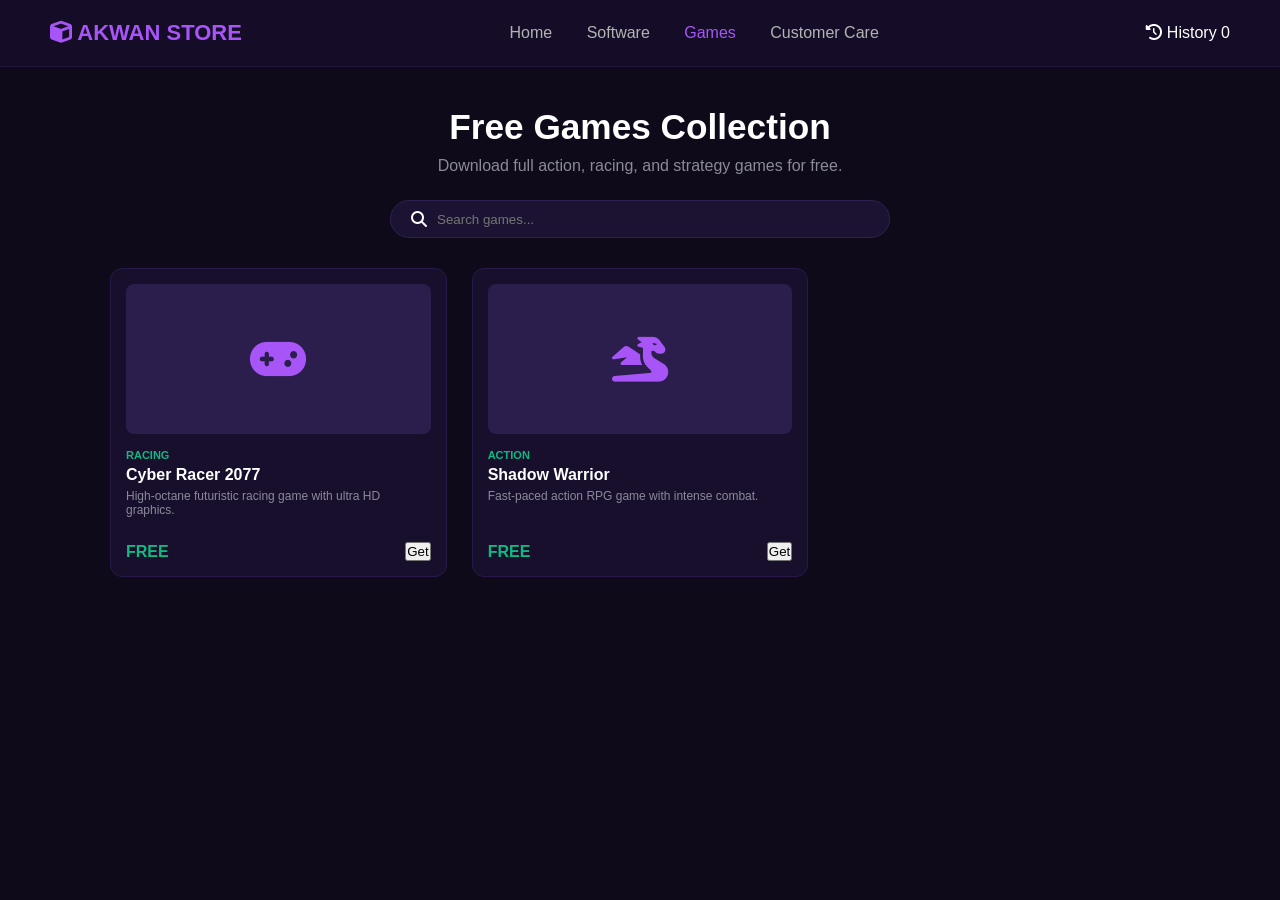
==== games.html @ d79a43ee "akwan store" ====
<!DOCTYPE html>
<html lang="en">
<head>
  <meta charset="UTF-8">
  <meta name="viewport" content="width=device-width, initial-scale=1.0">
  <title>Akwan Store - Free Games</title>
  <!-- FontAwesome Icons -->
  <link rel="stylesheet" href="https://cdnjs.cloudflare.com/ajax/libs/font-awesome/6.4.0/css/all.min.css">
  <!-- Games CSS -->
  <link rel="stylesheet" href="games.css">
</head>
<body>

  <!-- Navigation Bar -->
  <header class="navbar">
    <div class="logo" onclick="window.location.href='store001.html'">
      <i class="fa-solid fa-cube"></i> AKWAN STORE
    </div>
    <nav class="nav-links">
      <a href="index.html">Home</a>
      <a href="apps.html">Software</a>
      <a href="games.html" class="active">Games</a>
      <a href="support.html">Customer Care</a>
    </nav>
      <!-- මේක තමයි Navbar එකේ තියෙන Icon එක -->
<div class="history-icon" onclick="toggleHistory()" style="cursor: pointer;">
    <i class="fa-solid fa-clock-rotate-left"></i> History
    <span id="history-count">0</span>
</div>
  </header>

  <!-- Games Hero Section -->
  <section class="hero">
    <h1>Free Games Collection</h1>
    <p>Download full action, racing, and strategy games for free.</p>
    <div class="search-box">
      <i class="fa-solid fa-magnifying-glass"></i>
      <input type="text" id="searchInput" placeholder="Search games..." onkeyup="filterGames()">
    </div>
  </section>

  <!-- Main Grid Container -->
  <main class="grid-container" id="gamesGrid"></main>

  <!-- Detail Pop-up Modal -->
  <div id="itemModal" class="modal">
    <div class="modal-content">
      <span class="close-btn" onclick="closeModal()">&times;</span>
      <div class="modal-body">
        <div class="modal-left" id="modalIcon"></div>
        <div class="modal-right">
          <span class="tag" id="modalCategory"></span>
          <h2 id="modalTitle"></h2>
          <p id="modalDesc"></p>
          <ul class="features-list" id="modalFeatures"></ul>
          <div class="modal-price-row">
            <span class="price-free">FREE</span>
            <button class="btn-primary" id="modalAddBtn">
              <i class="fa-solid fa-cart-shopping"></i> Add to Cart
            </button>
          </div>
        </div>
      </div>
    </div>
  </div>

  <!-- Slide-out Cart Panel -->
  <div id="cartPanel" class="cart-panel">
    <div class="cart-header">
      <h3>Your Downloads</h3>
      <span class="close-btn" onclick="toggleHistory()">&times;</span>
    </div>
    <div class="cart-items" id="cartItems"></div>
       <div class="cart-footer">
      <button class="btn-primary download-all-btn" onclick="toggleHistory(); window.location.href=`index.html`;">
        <i class="fa-solid fa-download"></i> Download Other File
      </button>
    </div><
  </div>

  <script src="script.js"></script>
  <script>
    document.addEventListener("DOMContentLoaded", () => {
      renderPageItems('games', 'gamesGrid');
    });

    function filterGames() {
      const q = document.getElementById('searchInput').value.toLowerCase();
      const filtered = items.filter(i => i.type === 'games' && (i.title.toLowerCase().includes(q) || i.category.toLowerCase().includes(q)));
      renderGridData(filtered, 'gamesGrid');
    }
  </script>
</body>
</html>
---- games.css ----
* {
  box-sizing: border-box;
  margin: 0;
  padding: 0;
  font-family: 'Segoe UI', Tahoma, Geneva, Verdana, sans-serif;
}

body {
  background-color: #0f0a19;
  color: #ffffff;
}

/* Navbar */
.navbar {
  display: flex;
  justify-content: space-between;
  align-items: center;
  padding: 20px 50px;
  background-color: #150d27;
  border-bottom: 1px solid #23163e;
  position: sticky;
  top: 0;
  z-index: 90;
}

.logo {
  font-size: 22px;
  font-weight: bold;
  color: #a855f7;
  cursor: pointer;
}

.nav-links a {
  color: #b3b3b3;
  text-decoration: none;
  margin: 0 15px;
  transition: 0.3s;
}

.nav-links a:hover, .nav-links a.active {
  color: #a855f7;
}

.cart-icon {
  position: relative;
  cursor: pointer;
  font-size: 20px;
}

/* ==================================
   Card Image & Logo Styles
   ================================== */
.card-media {
  height: 150px;
  border-radius: 8px;
  overflow: hidden;
  margin-bottom: 15px;
  background: #2b1d4c;
  display: flex;
  align-items: center;
  justify-content: center;
  font-size: 45px;
  color: #a855f7;
}

.card-img {
  width: 100%;
  height: 100%;
  object-fit: cover;
  transition: transform 0.3s ease;
}

.card:hover .card-img {
  transform: scale(1.05);
}

#cart-count {
  position: absolute;
  top: -8px;
  right: -10px;
  background: #a855f7;
  color: white;
  border-radius: 50%;
  padding: 2px 6px;
  font-size: 12px;
}

/* Hero Section */
.hero {
  text-align: center;
  padding: 40px 20px 30px;
}

.hero h1 {
  font-size: 2.2rem;
  margin-bottom: 10px;
}

.hero p {
  color: #8b8a99;
  margin-bottom: 25px;
}

.search-box {
  display: inline-flex;
  align-items: center;
  background-color: #1c1332;
  border: 1px solid #2e2150;
  border-radius: 25px;
  padding: 10px 20px;
  width: 100%;
  max-width: 500px;
}

.search-box input {
  background: transparent;
  border: none;
  outline: none;
  color: white;
  margin-left: 10px;
  width: 100%;
}

/* Cards Grid & Boxes */
.grid-container {
  display: grid;
  grid-template-columns: repeat(auto-fill, minmax(250px, 1fr));
  gap: 25px;
  max-width: 1100px;
  margin: 0 auto 50px auto;
  padding: 0 20px;
}

.card {
  background-color: #180f2d !important;
  border: 1px solid #28194b !important;
  border-radius: 12px;
  padding: 15px;
  cursor: pointer;
  transition: transform 0.2s, border-color 0.2s;
  display: flex;
  flex-direction: column;
}

.card:hover {
  transform: translateY(-5px);
  border-color: #a855f7 !important;
}

.card-icon {
  background: #b070f0;
  height: 140px;
  border-radius: 8px;
  display: flex;
  align-items: center;
  justify-content: center;
  font-size: 50px;
  color: white;
  margin-bottom: 15px;
}

.card-category {
  font-size: 11px;
  color: #10b981;
  font-weight: bold;
  text-transform: uppercase;
}

.card-title {
  font-size: 16px;
  margin: 5px 0;
  font-weight: bold;
}

.card-desc {
  font-size: 12px;
  color: #8b8a99;
  height: 38px;
  overflow: hidden;
  margin-bottom: 15px;
}

.card-footer {
  display: flex;
  justify-content: space-between;
  align-items: center;
  margin-top: auto;
}

.price-free {
  color: #10b981;
  font-weight: bold;
}

.btn-add {
  background: #2b1d4c;
  color: #d1c4e9;
  border: none;
  padding: 8px 16px;
  border-radius: 6px;
  cursor: pointer;
  transition: 0.2s;
}

.btn-add:hover {
  background: #a855f7;
  color: white;
}

/* Modal Window */
.modal {
  display: none;
  position: fixed;
  top: 0; left: 0;
  width: 100%; height: 100%;
  background: rgba(0, 0, 0, 0.8);
  justify-content: center;
  align-items: center;
  z-index: 100;
}

.modal-content {
  background: #180f2d;
  border: 1px solid #3b236e;
  border-radius: 12px;
  width: 90%;
  max-width: 650px;
  position: relative;
  overflow: hidden;
}

.close-btn {
  position: absolute;
  top: 15px; right: 20px;
  font-size: 24px;
  cursor: pointer;
  color: #8b8a99;
}

.modal-body { display: flex; }
.modal-left { background: #b070f0; width: 40%; display: flex; align-items: center; justify-content: center; font-size: 70px; }
.modal-right { padding: 30px; width: 60%; }
.features-list { list-style: none; margin: 20px 0; font-size: 13px; color: #cbd5e1; }
.features-list li { margin-bottom: 8px; }
.features-list i { color: #10b981; margin-right: 5px; }
.modal-price-row { display: flex; align-items: center; justify-content: space-between; }
.btn-primary { background: #a855f7; color: white; border: none; padding: 10px 18px; border-radius: 6px; cursor: pointer; }

/* Cart Panel */
.cart-panel {
  position: fixed;
  right: -350px; top: 0;
  width: 320px; height: 100%;
  background: #150d27;
  border-left: 1px solid #28194b;
  transition: right 0.3s ease;
  z-index: 200;
  display: flex;
  flex-direction: column;
}

.cart-panel.open { right: 0; }
.cart-header { padding: 20px; border-bottom: 1px solid #28194b; display: flex; justify-content: space-between; }
.cart-items { padding: 20px; flex-grow: 1; overflow-y: auto; }
.cart-item { display: flex; justify-content: space-between; margin-bottom: 15px; border-bottom: 1px solid #23163e; padding-bottom: 10px; }
.cart-footer { padding: 20px; border-top: 1px solid #28194b; }
.download-all-btn { width: 100%; background: #a855f7; color: white; border: none; padding: 10px 18px; border-radius: 6px; cursor: pointer; }
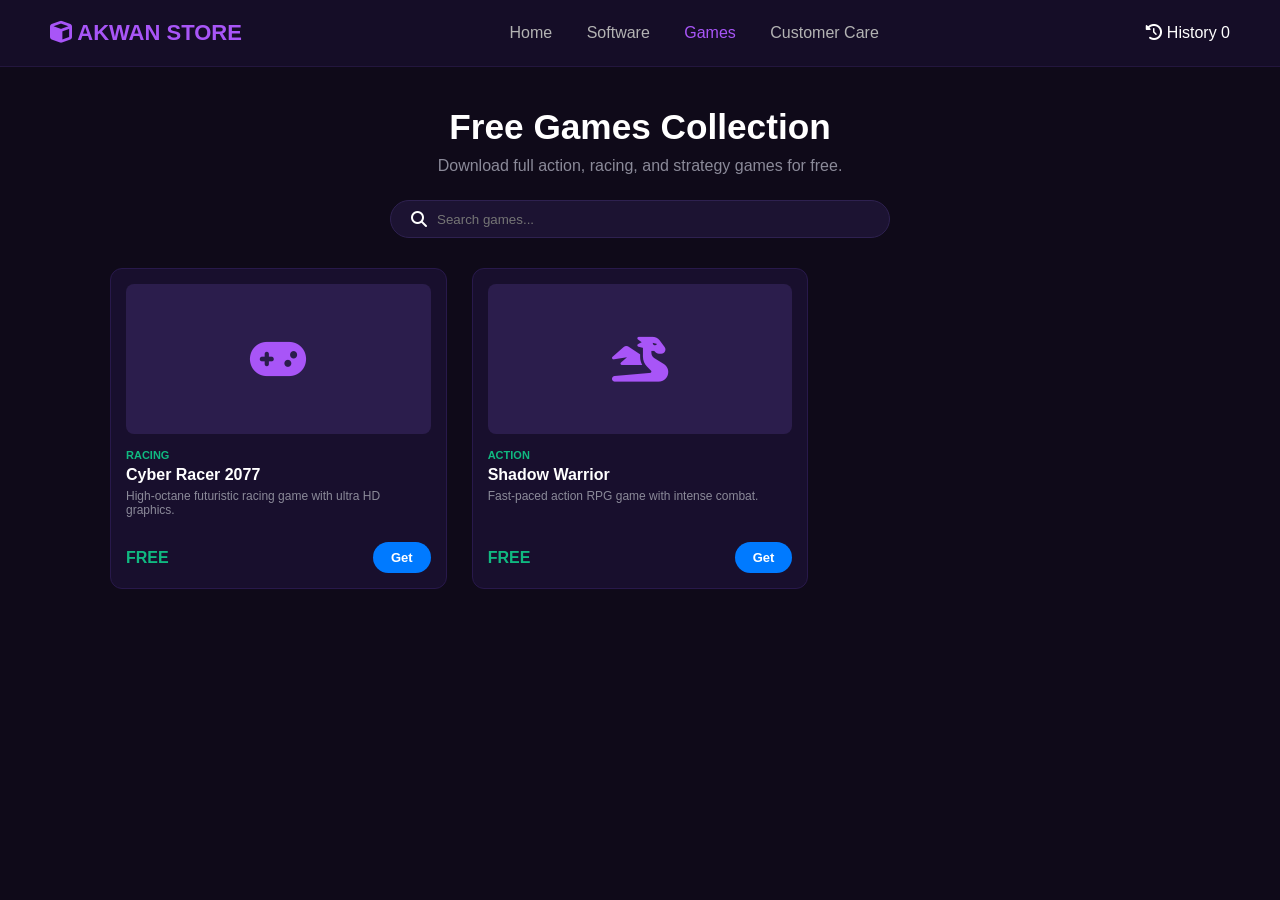
==== commit b706a459: "akwan" ====
--- a/games.html
+++ b/games.html
@@ -17,7 +17,7 @@
       <i class="fa-solid fa-cube"></i> AKWAN STORE
     </div>
     <nav class="nav-links">
-      <a href="index.html">Home</a>
+      <a href="store001.css">Home</a>
       <a href="apps.html">Software</a>
       <a href="games.html" class="active">Games</a>
       <a href="support.html">Customer Care</a>
--- a/games.css
+++ b/games.css
@@ -70,6 +70,27 @@
   transition: transform 0.3s ease;
 }
 
+.card-footer .btn-get, 
+button.btn-get {
+  background-color: #007aff !important; /* Blue Color */
+  color: #ffffff !important;
+  border: none !important;
+  padding: 8px 18px !important;
+  border-radius: 20px !important;
+  font-size: 13px !important;
+  font-weight: 600 !important;
+  cursor: pointer !important;
+  display: inline-block !important;
+  transition: all 0.2s ease-in-out !important;
+}
+
+/* Hover කළ විට */
+.card-footer .btn-get:hover, 
+button.btn-get:hover {
+  background-color: #0056b3 !important;
+  transform: scale(1.05);
+}
+
 .card:hover .card-img {
   transform: scale(1.05);
 }
